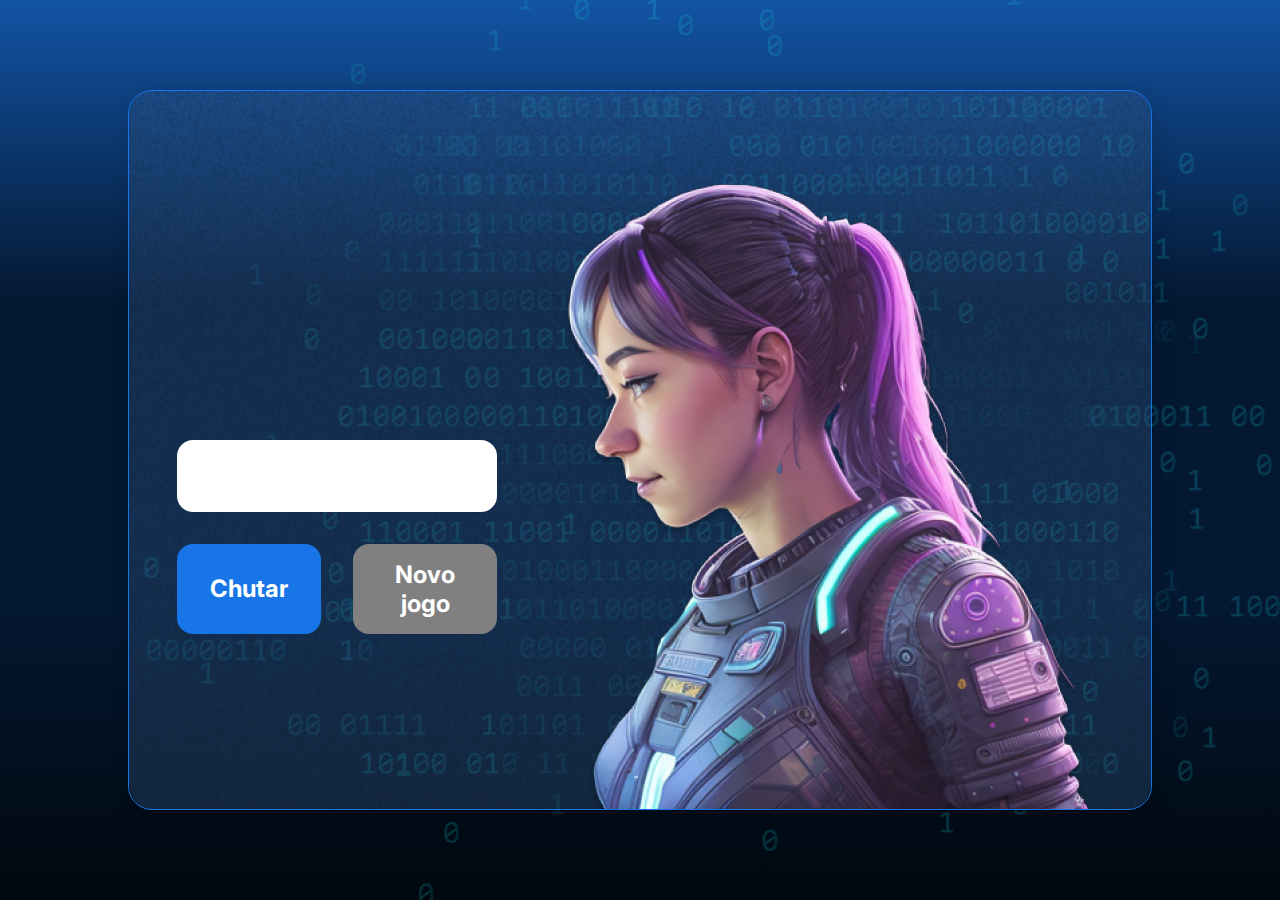
==== js-curso-2-aula1/index.html @ b149e16a "Novo projeto para estudos" ====
<!DOCTYPE html>
<html lang="pt-br">

<head>
    <meta charset="UTF-8">
    <meta name="viewport" content="width=device-width, initial-scale=1.0">
    <script src="https://code.responsivevoice.org/responsivevoice.js"></script>
    <link rel="preconnect" href="https://fonts.googleapis.com">
    <link rel="preconnect" href="https://fonts.gstatic.com" crossorigin>
    <link href="https://fonts.googleapis.com/css2?family=Chakra+Petch:wght@700&family=Inter:wght@400;700&display=swap"
        rel="stylesheet">
    <link rel="stylesheet" href="style.css">
    <title>JS Game</title>
</head>

<body>

    <div class="container">
        <div class="container__conteudo">
            <div class="container__informacoes">
                <div class="container__texto">
                    <h1></h1>
                    <p class="texto__paragrafo"></p>
                </div>
                <input type="number" min="1" max="10" class="container__input">
                <div class="chute container__botoes">
                    <button onclick="verificarChute()" class="container__botao">Chutar</button>
                    <button onclick="" id="reiniciar" class="container__botao" disabled>Novo jogo</button>
                </div>
            </div>
            <img src="./img/ia.png" alt="Uma pessoa olhando para a esquerda" class="container__imagem-pessoa" />
        </div>
    </div>




    <script src="app.js" defer></script>
</body>

</html>
---- js-curso-2-aula1/style.css ----
* {
    box-sizing: border-box;
    margin: 0;
    padding: 0;
    color: white;
}

body {
    background: linear-gradient(#1354A5 0%, #041832 33.33%, #041832 66.67%, #01080E 100%);
    height: 100vh;
    display: flex;
    align-items: center;
    justify-content: center;
}


body::before {
    background-image: url("img/code.png");
    background-repeat: no-repeat;
    background-position: right;
    content: "";
    display: block;
    position: absolute;
    width: 100%;
    height: 100%;
    opacity: 0.4;
}

.container {
    width: 80%;
    height: 80%;
    display: flex;
    align-items: center;
    justify-content: space-between;
    border-radius: 24px;
    border: 1px solid #1875E8;
    box-shadow: 4px 4px 20px 0px rgba(1, 8, 14, 0.15);
    background-image: url("img/Ruido.png");
    background-size: 100% 100%;
    position: relative;
}


.container__conteudo {
    display: flex;
    align-items: center;
    position: absolute;
    bottom: 0;
}

.container__informacoes {
    flex: 1;
    padding: 3rem;
}

.container__botao {
    border-radius: 16px;
    background: #1875E8;
    padding: 16px 24px;
    width: 100%;
    font-size: 24px;
    font-weight: 700;
    border: none;
    margin-top: 2rem;
}

.container__texto {
    margin: 16px 0 16px 0;
}

.container__texto-azul {
    color: #1875E8;
}

.container__input {
    width: 100%;
    height: 72px;
    border-radius: 16px;
    background-color: #FFF;
    border: none;
    color: #1875E8;
    padding: 2rem;
    font-size: 24px;
    font-weight: 700;
    font-family: 'Inter', sans-serif;
}

.container__botoes {
    display: flex;
    gap: 2em;
}

h1 {
    font-family: 'Chakra Petch', sans-serif;
    font-size: 72px;
    padding-bottom: 3rem;
}

p,
button {
    font-family: 'Inter', sans-serif;
}

.texto__paragrafo {
    font-size: 32px;
    font-weight: 400;
}

button:disabled {
    background-color: gray;
}

@media screen and (max-width: 1250px) {

    h1 {
        font-size: 50px;
    }

    .container__botao {
        font-size: 16px;
    }


    .texto__paragrafo {
        font-size: 24px;
    }

    .container__imagem-pessoa {
        display: none;
    }

    .container__conteudo {
        display: block;
        position: inherit;
    }

    .container__informacoes {
        padding: 1rem
    }
}
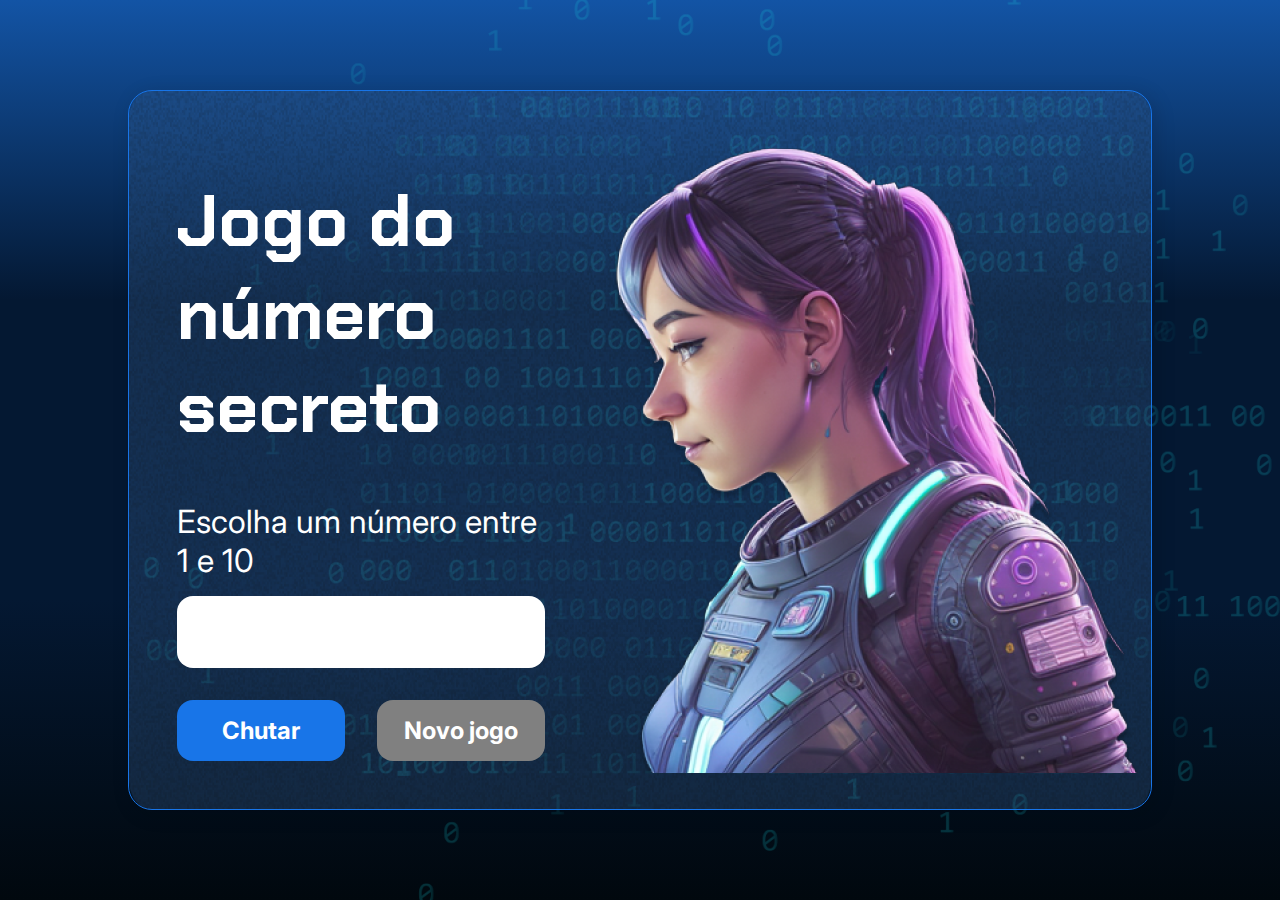
==== commit 8a2d85f6: "Codigo para melhorar jogo do número secreto" ====
--- a/js-curso-2-aula1/index.html
+++ b/js-curso-2-aula1/index.html
@@ -4,7 +4,6 @@
 <head>
     <meta charset="UTF-8">
     <meta name="viewport" content="width=device-width, initial-scale=1.0">
-    <script src="https://code.responsivevoice.org/responsivevoice.js"></script>
     <link rel="preconnect" href="https://fonts.googleapis.com">
     <link rel="preconnect" href="https://fonts.gstatic.com" crossorigin>
     <link href="https://fonts.googleapis.com/css2?family=Chakra+Petch:wght@700&family=Inter:wght@400;700&display=swap"
@@ -25,7 +24,7 @@
                 <input type="number" min="1" max="10" class="container__input">
                 <div class="chute container__botoes">
                     <button onclick="verificarChute()" class="container__botao">Chutar</button>
-                    <button onclick="" id="reiniciar" class="container__botao" disabled>Novo jogo</button>
+                    <button onclick="reiniciarJogo()" id="reiniciar" class="container__botao" disabled>Novo jogo</button>
                 </div>
             </div>
             <img src="./img/ia.png" alt="Uma pessoa olhando para a esquerda" class="container__imagem-pessoa" />
